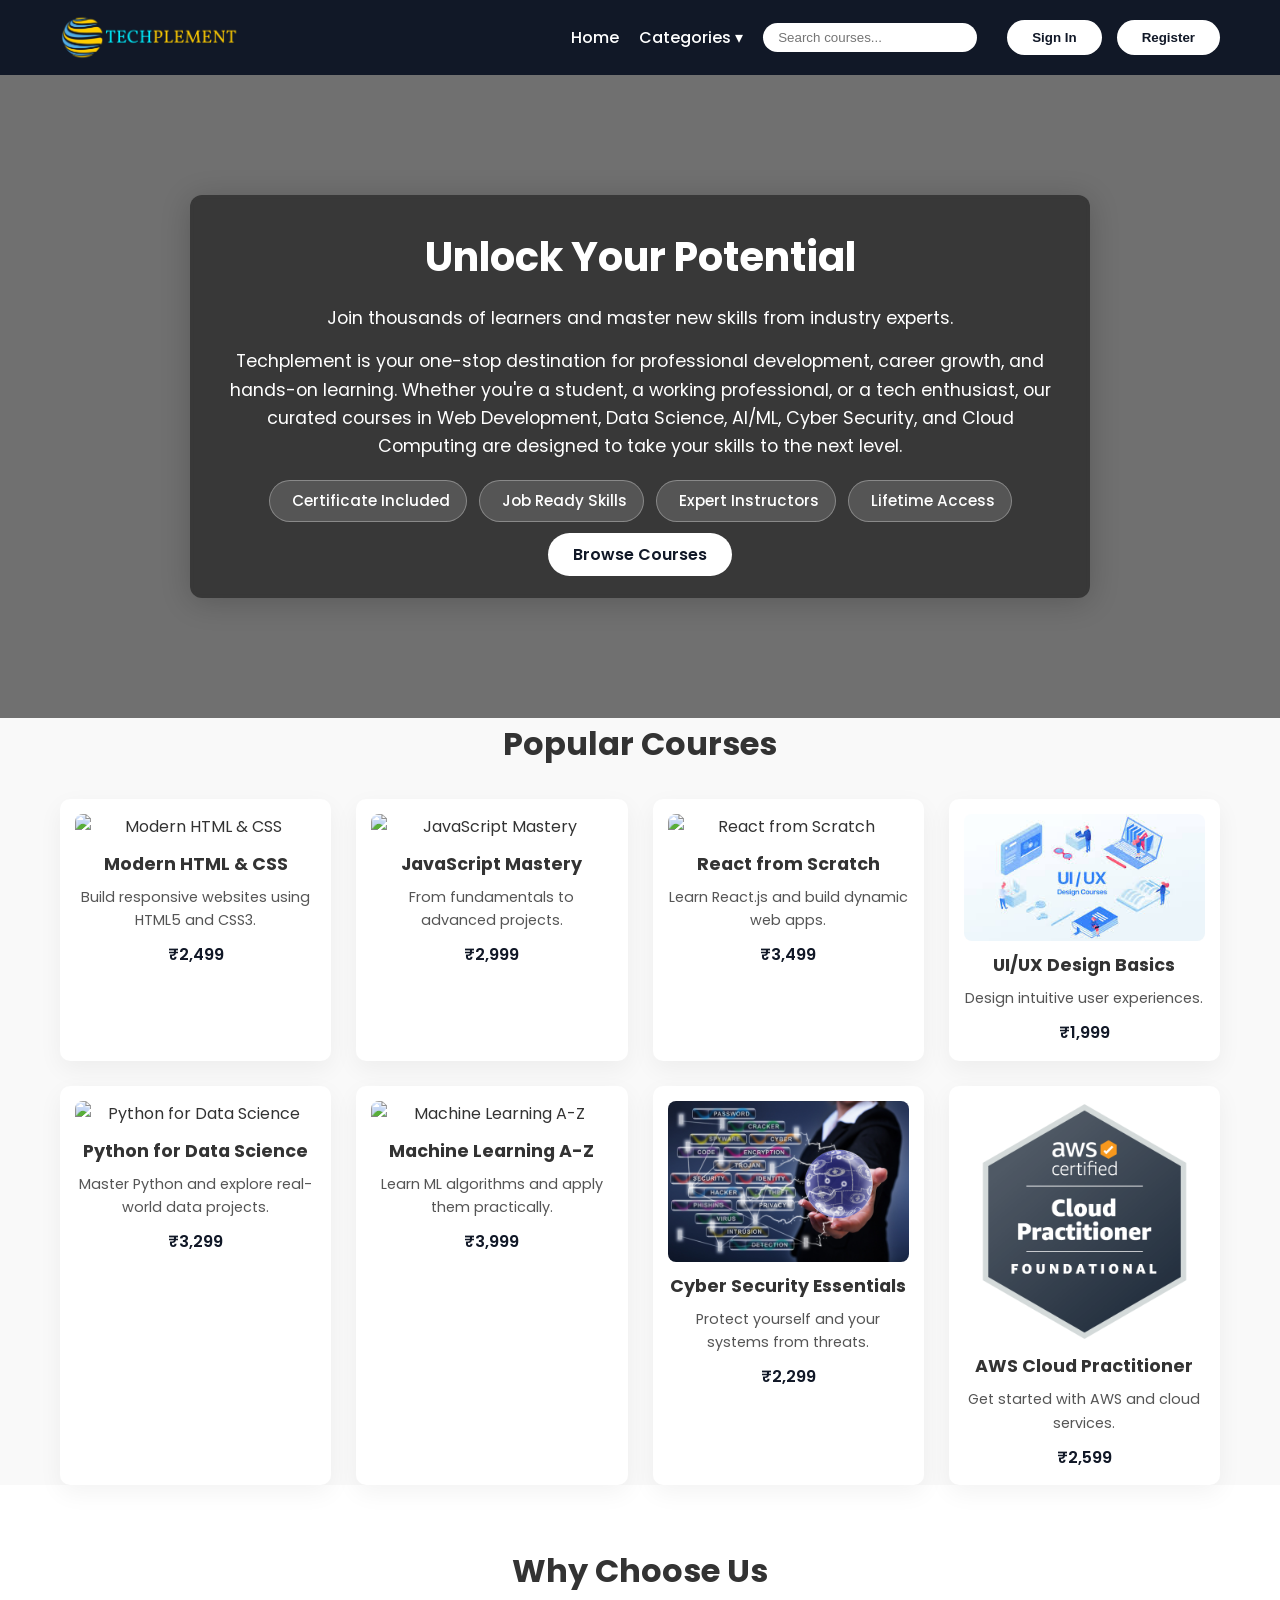
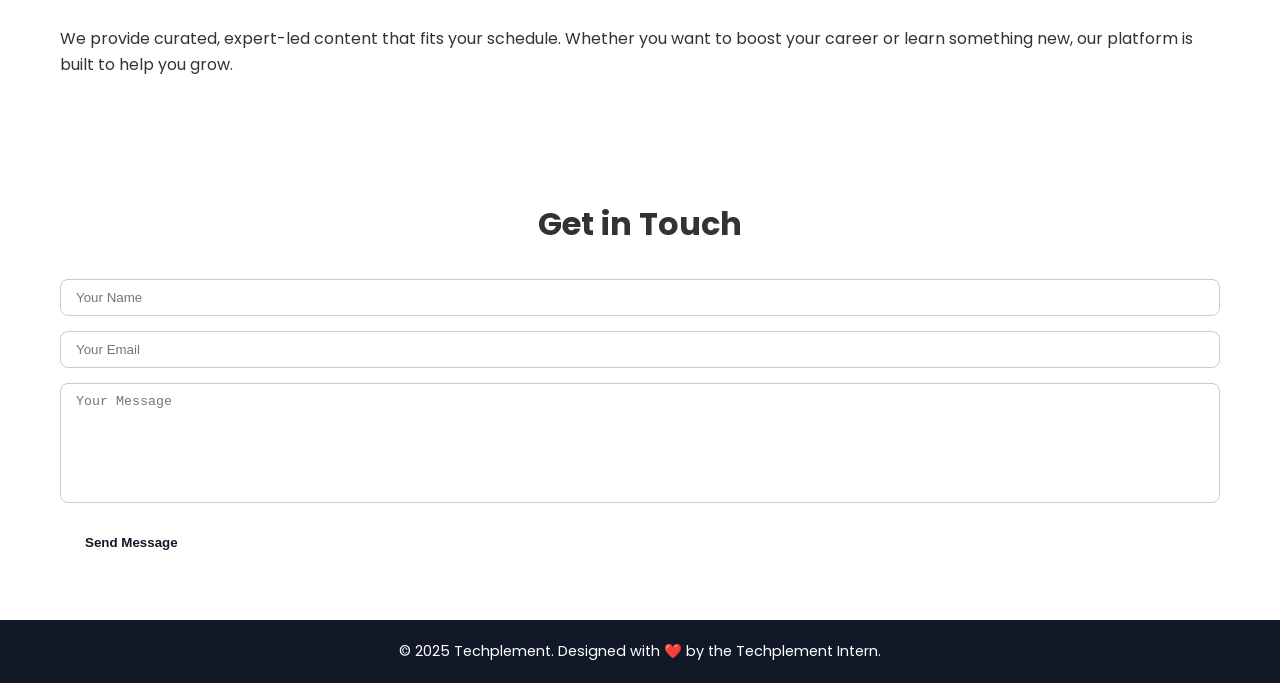
==== index.html @ 20a01ecb "Add files via upload" ====
<!DOCTYPE html>
<html lang="en">
<head>
  <meta charset="UTF-8" />
  <meta name="viewport" content="width=device-width, initial-scale=1.0" />
  <title>Techplement - Learn Anytime, Anywhere</title>
  <link href="https://unpkg.com/aos@2.3.1/dist/aos.css" rel="stylesheet" />
  <link rel="stylesheet" href="/styles.css" />
  <link href="https://fonts.googleapis.com/css2?family=Poppins:wght@400;600&display=swap" rel="stylesheet">
  <script src="https://kit.fontawesome.com/a076d05399.js" crossorigin="anonymous"></script>
</head>
<body>
  <header>
    <div class="container nav-container">
      <div class="logo">
        <a href="/index.html">
          <img src="/logo.png" alt="Techplement Logo" class="logo-img">
        </a>
      </div>
      <nav class="main-nav">
        <ul class="nav-links">
          <li><a href="/index.html">Home</a></li>
          <li class="dropdown-wrapper">
            <a href="#">Categories ▾</a>
            <ul class="dropdown-content">
              <li><a href="/web-dev.html">Web Development</a></li>
              <li><a href="/data-science.html">Data Science</a></li>
              <li><a href="/ai-ml.html">AI & ML</a></li>
              <li><a href="/uiux.html">UI/UX Design</a></li>
              <li><a href="/cyber-security.html">Cyber Security</a></li>
              <li><a href="/cloud-computing.html">Cloud Computing</a></li>
            </ul>
          </li>
        </ul>
        <div class="nav-right">
          <div class="search-wrapper">
            <input type="text" placeholder="Search courses..." class="search-input">
            <i class="fas fa-search search-icon"></i>
          </div>
          <i class="fas fa-shopping-cart cart-icon"></i>
          <button class="btn nav-btn" onclick="openModal('login')">Sign In</button>
          <button class="btn nav-btn" onclick="openModal('register')">Register</button>
        </div>
      </nav>
    </div>
  </header>

  <section class="hero">
    <div class="overlay"></div>
    <div class="hero-content">
      <div class="hero-box">
        <h1>Unlock Your Potential</h1>
        <p>Join thousands of learners and master new skills from industry experts.</p>
        <p>Techplement is your one-stop destination for professional development, career growth, and hands-on learning. Whether you're a student, a working professional, or a tech enthusiast, our curated courses in Web Development, Data Science, AI/ML, Cyber Security, and Cloud Computing are designed to take your skills to the next level.</p>
        <div class="feature-badges">
          <span><i class="fas fa-certificate"></i> Certificate Included</span>
          <span><i class="fas fa-briefcase"></i> Job Ready Skills</span>
          <span><i class="fas fa-chalkboard-teacher"></i> Expert Instructors</span>
          <span><i class="fas fa-infinity"></i> Lifetime Access</span>
        </div>
        <a href="#courses" class="btn">Browse Courses</a>
      </div>
    </div>
  </section>

  <section id="courses" class="courses-section">
    <div class="container">
      <h2 class="section-title">Popular Courses</h2>
      <div class="course-list" id="courseList"></div>
    </div>
  </section>

  <section id="about" class="about-section">
    <div class="container">
      <h2 class="section-title">Why Choose Us</h2>
      <p>We provide curated, expert-led content that fits your schedule. Whether you want to boost your career or learn something new, our platform is built to help you grow.</p>
    </div>
  </section>

  <section id="contact" class="contact-section">
    <div class="container">
      <h2 class="section-title">Get in Touch</h2>
      <form>
        <input type="text" placeholder="Your Name" required />
        <input type="email" placeholder="Your Email" required />
        <textarea placeholder="Your Message" required></textarea>
        <button type="submit" class="btn">Send Message</button>
      </form>
    </div>
  </section>

  <footer>
    <p>&copy; 2025 Techplement. Designed with ❤️ by the Techplement Intern.</p>
  </footer>

  <!-- Login/Register Modal -->
  <div class="modal-overlay" id="authModal">
    <div class="auth-modal">
      <span class="close-modal" onclick="closeModal()">&times;</span>
      <div class="auth-tabs">
        <button onclick="showForm('login')" id="loginTab" class="active">Login</button>
        <button onclick="showForm('register')" id="registerTab">Register</button>
      </div>
      <form id="loginForm" class="auth-form">
        <div class="message" id="loginMsg"></div>
        <input type="email" placeholder="Email" required />
        <input type="password" placeholder="Password" id="loginPassword" required />
        <label class="checkbox-label">
          <input type="checkbox" onclick="togglePassword('loginPassword')"> Show Password
        </label>
        <button type="submit" class="btn">Login</button>
      </form>
      <form id="registerForm" class="auth-form hidden">
        <div class="message" id="registerMsg"></div>
        <input type="text" placeholder="Full Name" required />
        <input type="email" placeholder="Email" required />
        <input type="password" placeholder="Password" id="registerPassword" required />
        <label class="checkbox-label">
          <input type="checkbox" onclick="togglePassword('registerPassword')"> Show Password
        </label>
        <button type="submit" class="btn">Register</button>
      </form>
    </div>
  </div>

  <script src="/script.js"></script>
  <script src="https://unpkg.com/aos@2.3.1/dist/aos.js"></script>
  <script>AOS.init();</script>
</body>
</html>
---- styles.css ----
/* Reset and global */
* {
  margin: 0;
  padding: 0;
  box-sizing: border-box;
}

body {
  font-family: 'Poppins', sans-serif;
  background-color: #f9f9f9;
  color: #333;
  line-height: 1.6;
  overflow-x: hidden;
}

img {
  max-width: 100%;
  display: block;
  border-radius: 8px;
}

.container {
  max-width: 1200px;
  margin: 0 auto;
  padding: 0 20px;
}

/* Header */
header {
  background-color: #111827;
  padding: 15px 0;
  color: white;
}

.nav-container {
  display: flex;
  justify-content: space-between;
  align-items: center;
  flex-wrap: wrap;
}

.logo-img {
  width: 180px;
  height: auto;
  object-fit: contain;
}

.main-nav {
  display: flex;
  align-items: center;
  gap: 20px;
  flex-wrap: wrap;
}

.nav-links {
  list-style: none;
  display: flex;
  gap: 20px;
}

.nav-links a {
  color: white;
  text-decoration: none;
  font-weight: 500;
  transition: color 0.3s ease;
}

.nav-links a:hover {
  color: #38bdf8;
}

.dropdown-wrapper {
  position: relative;
}

.dropdown-content {
  position: absolute;
  top: 100%;
  left: 0;
  background-color: #1f2937;
  border-radius: 6px;
  padding: 10px 0;
  min-width: 180px;
  display: none;
  flex-direction: column;
  z-index: 999;
}

.dropdown-content li {
  padding: 10px 20px;
}

.dropdown-content a {
  color: #fff;
  text-decoration: none;
}

.dropdown-wrapper:hover .dropdown-content {
  display: flex;
}

.nav-right {
  display: flex;
  align-items: center;
  gap: 15px;
}

.search-wrapper {
  position: relative;
}

.search-input {
  padding: 7px 30px 7px 15px;
  border-radius: 20px;
  border: none;
  outline: none;
}

.search-icon {
  position: absolute;
  right: 10px;
  top: 50%;
  transform: translateY(-50%);
  color: #666;
  font-size: 0.9rem;
  pointer-events: none;
}

.cart-icon {
  color: white;
  font-size: 1.3rem;
  cursor: pointer;
}

.nav-btn {
  background: #38bdf8;
  color: white;
  padding: 7px 18px;
  border-radius: 20px;
  font-weight: 500;
  border: none;
  cursor: pointer;
  transition: background 0.3s ease;
}

.nav-btn:hover {
  background: #0ea5e9;
}

/* Hero Section */
.hero {
  position: relative;
  background: url('https://images.unsplash.com/photo-1522202176988-66273c2fd55f') no-repeat center center/cover;
  padding: 120px 20px;
  color: white;
  text-align: center;
}

.overlay {
  position: absolute;
  top: 0; left: 0;
  width: 100%; height: 100%;
  background: rgba(0, 0, 0, 0.55);
  z-index: 0;
}

.hero-content {
  position: relative;
  z-index: 1;
}

.hero-box {
  background-color: rgba(0, 0, 0, 0.5);
  padding: 30px;
  border-radius: 12px;
  max-width: 900px;
  margin: auto;
  backdrop-filter: blur(3px);
  box-shadow: 0 4px 30px rgba(0, 0, 0, 0.2);
}

.hero-box h1 {
  font-size: 2.5rem;
  margin-bottom: 15px;
}

.hero-box p {
  margin-bottom: 15px;
  font-size: 1.1rem;
}

.feature-badges {
  display: flex;
  flex-wrap: wrap;
  justify-content: center;
  gap: 12px;
  margin: 20px 0;
}

.feature-badges span {
  background: rgba(255, 255, 255, 0.15);
  padding: 8px 16px;
  border-radius: 30px;
  display: flex;
  align-items: center;
  font-weight: 500;
  font-size: 0.95rem;
  border: 1px solid rgba(255, 255, 255, 0.3);
  gap: 6px;
}

.btn {
  background: white;
  color: #111827;
  padding: 10px 25px;
  border: none;
  border-radius: 30px;
  font-weight: 600;
  cursor: pointer;
  transition: background 0.3s ease;
  text-decoration: none;
}

.btn:hover {
  background-color: #e2e8f0;
}

/* Courses */
.section-title {
  text-align: center;
  font-size: 2rem;
  margin-bottom: 30px;
}

.course-list {
  display: grid;
  grid-template-columns: repeat(auto-fit, minmax(250px, 1fr));
  gap: 25px;
}

.course-card {
  background-color: #fff;
  padding: 15px;
  border-radius: 10px;
  box-shadow: 0 8px 24px rgba(0, 0, 0, 0.05);
  text-align: center;
  transition: transform 0.3s ease;
}

.course-card:hover {
  transform: translateY(-5px);
}

.course-card h3 {
  font-size: 1.1rem;
  margin-top: 10px;
  margin-bottom: 8px;
}

.course-card p {
  font-size: 0.9rem;
  color: #555;
}

.course-card strong {
  display: block;
  margin-top: 10px;
  color: #111827;
  font-weight: 600;
}

/* About & Contact */
.about-section,
.contact-section {
  padding: 60px 20px;
  background-color: #fff;
}

form input,
form textarea {
  width: 100%;
  padding: 10px 15px;
  margin-bottom: 15px;
  border: 1px solid #ccc;
  border-radius: 8px;
}

form textarea {
  height: 120px;
  resize: none;
}

footer {
  background: #111827;
  color: white;
  text-align: center;
  padding: 20px 0;
  font-size: 0.9rem;
}

/* Modal */
.modal-overlay {
  position: fixed;
  top: 0; left: 0;
  width: 100%; height: 100%;
  background: rgba(0, 0, 0, 0.6);
  display: none;
  justify-content: center;
  align-items: center;
  z-index: 2000;
}

.auth-modal {
  background: white;
  width: 90%;
  max-width: 400px;
  border-radius: 10px;
  padding: 30px 20px;
  position: relative;
  animation: slideDown 0.3s ease;
}

@keyframes slideDown {
  from {
    transform: translateY(-20px);
    opacity: 0;
  }
  to {
    transform: translateY(0);
    opacity: 1;
  }
}

.auth-tabs {
  display: flex;
  justify-content: center;
  gap: 10px;
  margin-bottom: 20px;
}

.auth-tabs button {
  padding: 10px 15px;
  font-weight: 600;
  border: none;
  border-radius: 5px;
  background: #e2e8f0;
  cursor: pointer;
}

.auth-tabs button.active {
  background: #38bdf8;
  color: white;
}

.auth-form {
  display: flex;
  flex-direction: column;
  gap: 15px;
}

.auth-form input {
  padding: 10px 15px;
  border-radius: 8px;
  border: 1px solid #ccc;
}

.message {
  padding: 10px;
  font-size: 0.9rem;
  border-radius: 6px;
  margin-bottom: 10px;
  display: none;
}

.message.error {
  background-color: #fee2e2;
  color: #b91c1c;
}

.message.success {
  background-color: #dcfce7;
  color: #166534;
}

.checkbox-label {
  display: flex;
  align-items: center;
  font-size: 0.9rem;
  gap: 8px;
}

/* Responsive Tweaks */
@media (max-width: 768px) {
  .nav-container,
  .main-nav,
  .nav-links,
  .nav-right {
    flex-direction: column;
    align-items: flex-start;
    gap: 10px;
  }

  .course-list {
    grid-template-columns: 1fr;
  }

  .hero-box h1 {
    font-size: 2rem;
  }
}
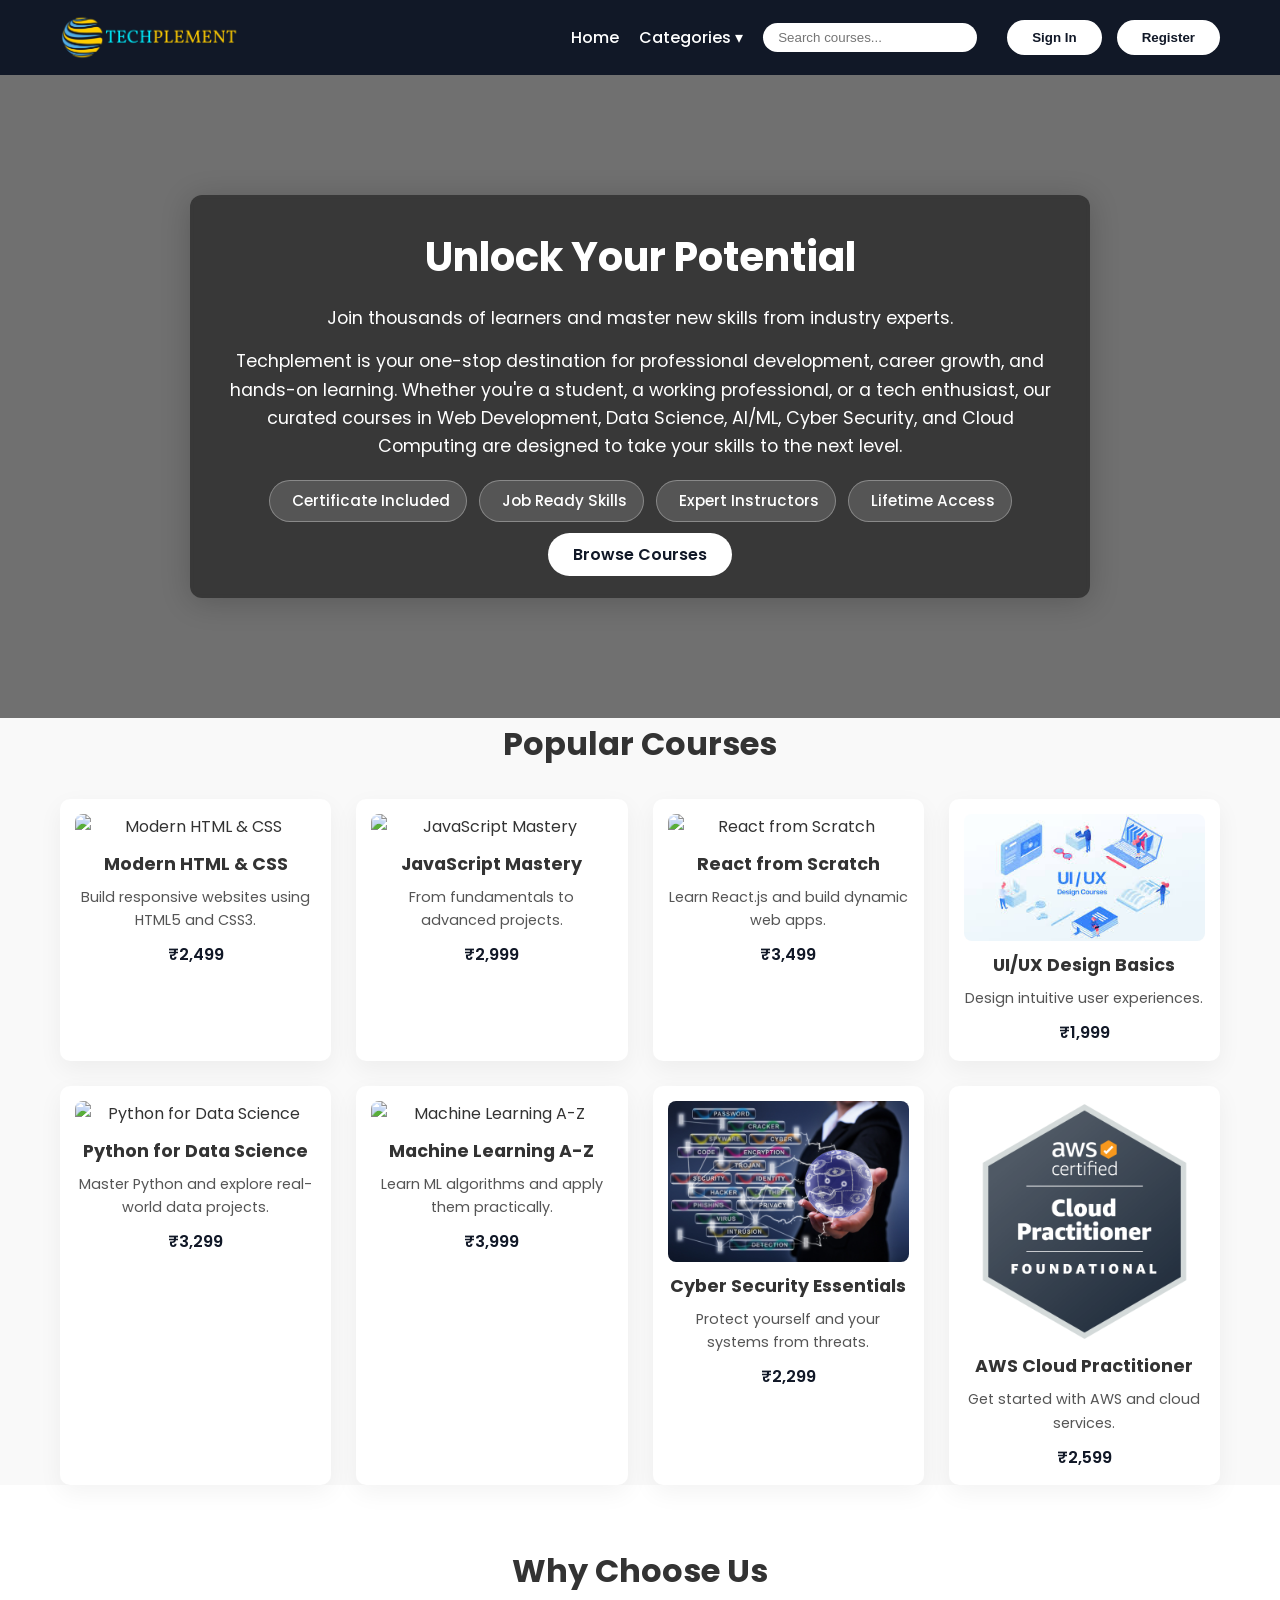
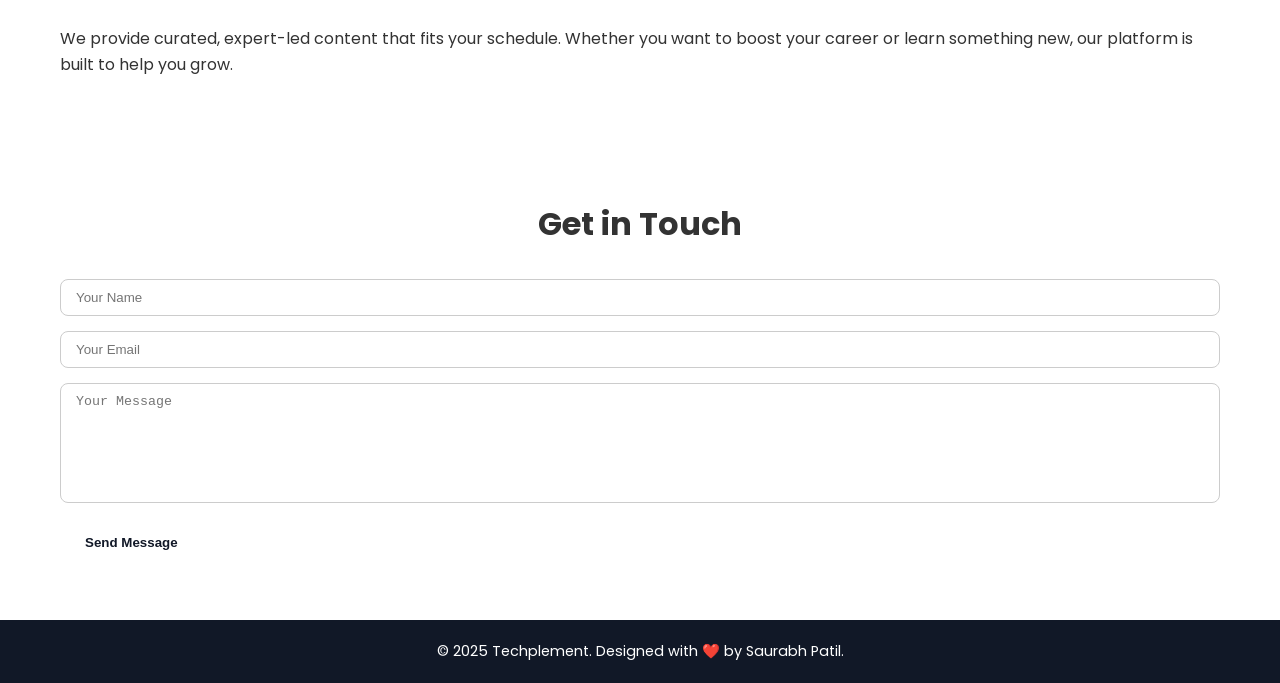
==== commit fe0eadb2: "Update index.html" ====
--- a/index.html
+++ b/index.html
@@ -5,7 +5,7 @@
   <meta name="viewport" content="width=device-width, initial-scale=1.0" />
   <title>Techplement - Learn Anytime, Anywhere</title>
   <link href="https://unpkg.com/aos@2.3.1/dist/aos.css" rel="stylesheet" />
-  <link rel="stylesheet" href="/styles.css" />
+  <link rel="stylesheet" href="styles.css" />
   <link href="https://fonts.googleapis.com/css2?family=Poppins:wght@400;600&display=swap" rel="stylesheet">
   <script src="https://kit.fontawesome.com/a076d05399.js" crossorigin="anonymous"></script>
 </head>
@@ -90,7 +90,7 @@
   </section>
 
   <footer>
-    <p>&copy; 2025 Techplement. Designed with ❤️ by the Techplement Intern.</p>
+    <p>&copy; 2025 Techplement. Designed with ❤️ by Saurabh Patil.</p>
   </footer>
 
   <!-- Login/Register Modal -->
@@ -123,7 +123,7 @@
     </div>
   </div>
 
-  <script src="/script.js"></script>
+  <script src="script.js"></script>
   <script src="https://unpkg.com/aos@2.3.1/dist/aos.js"></script>
   <script>AOS.init();</script>
 </body>
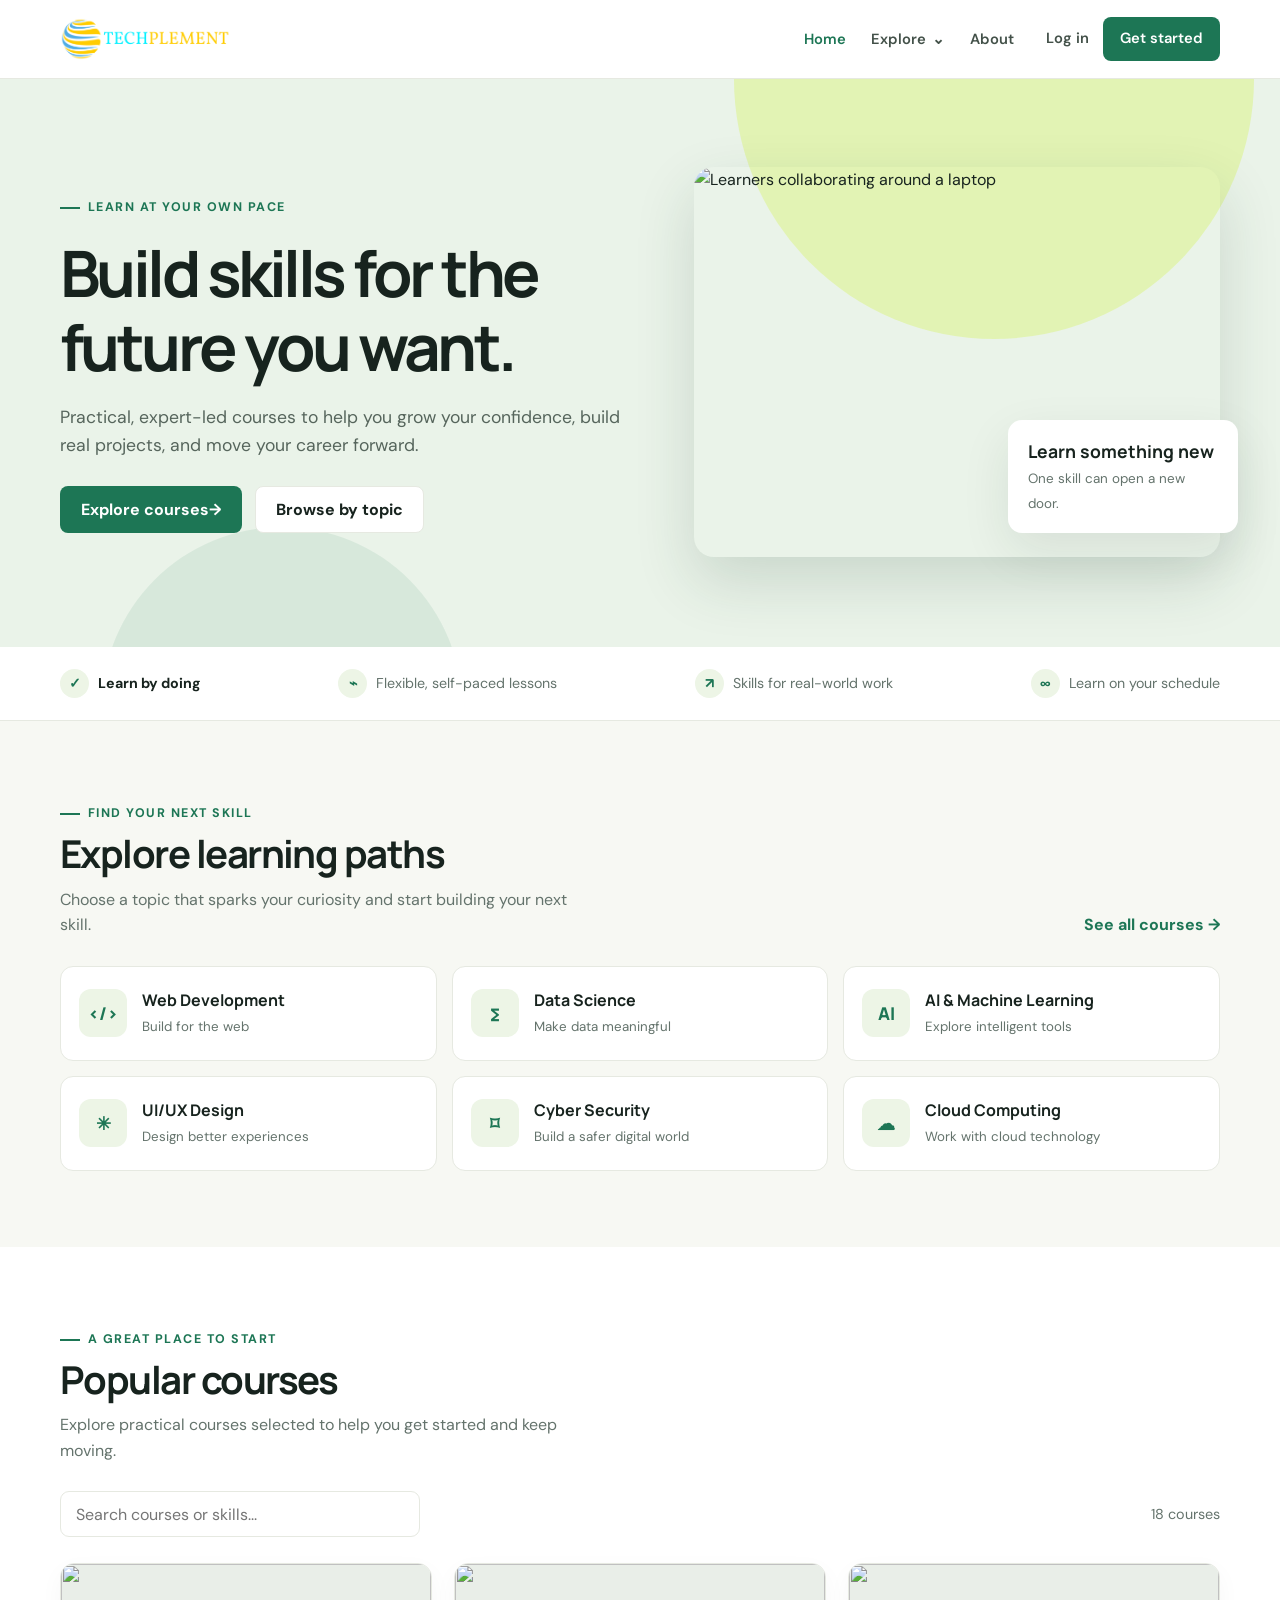
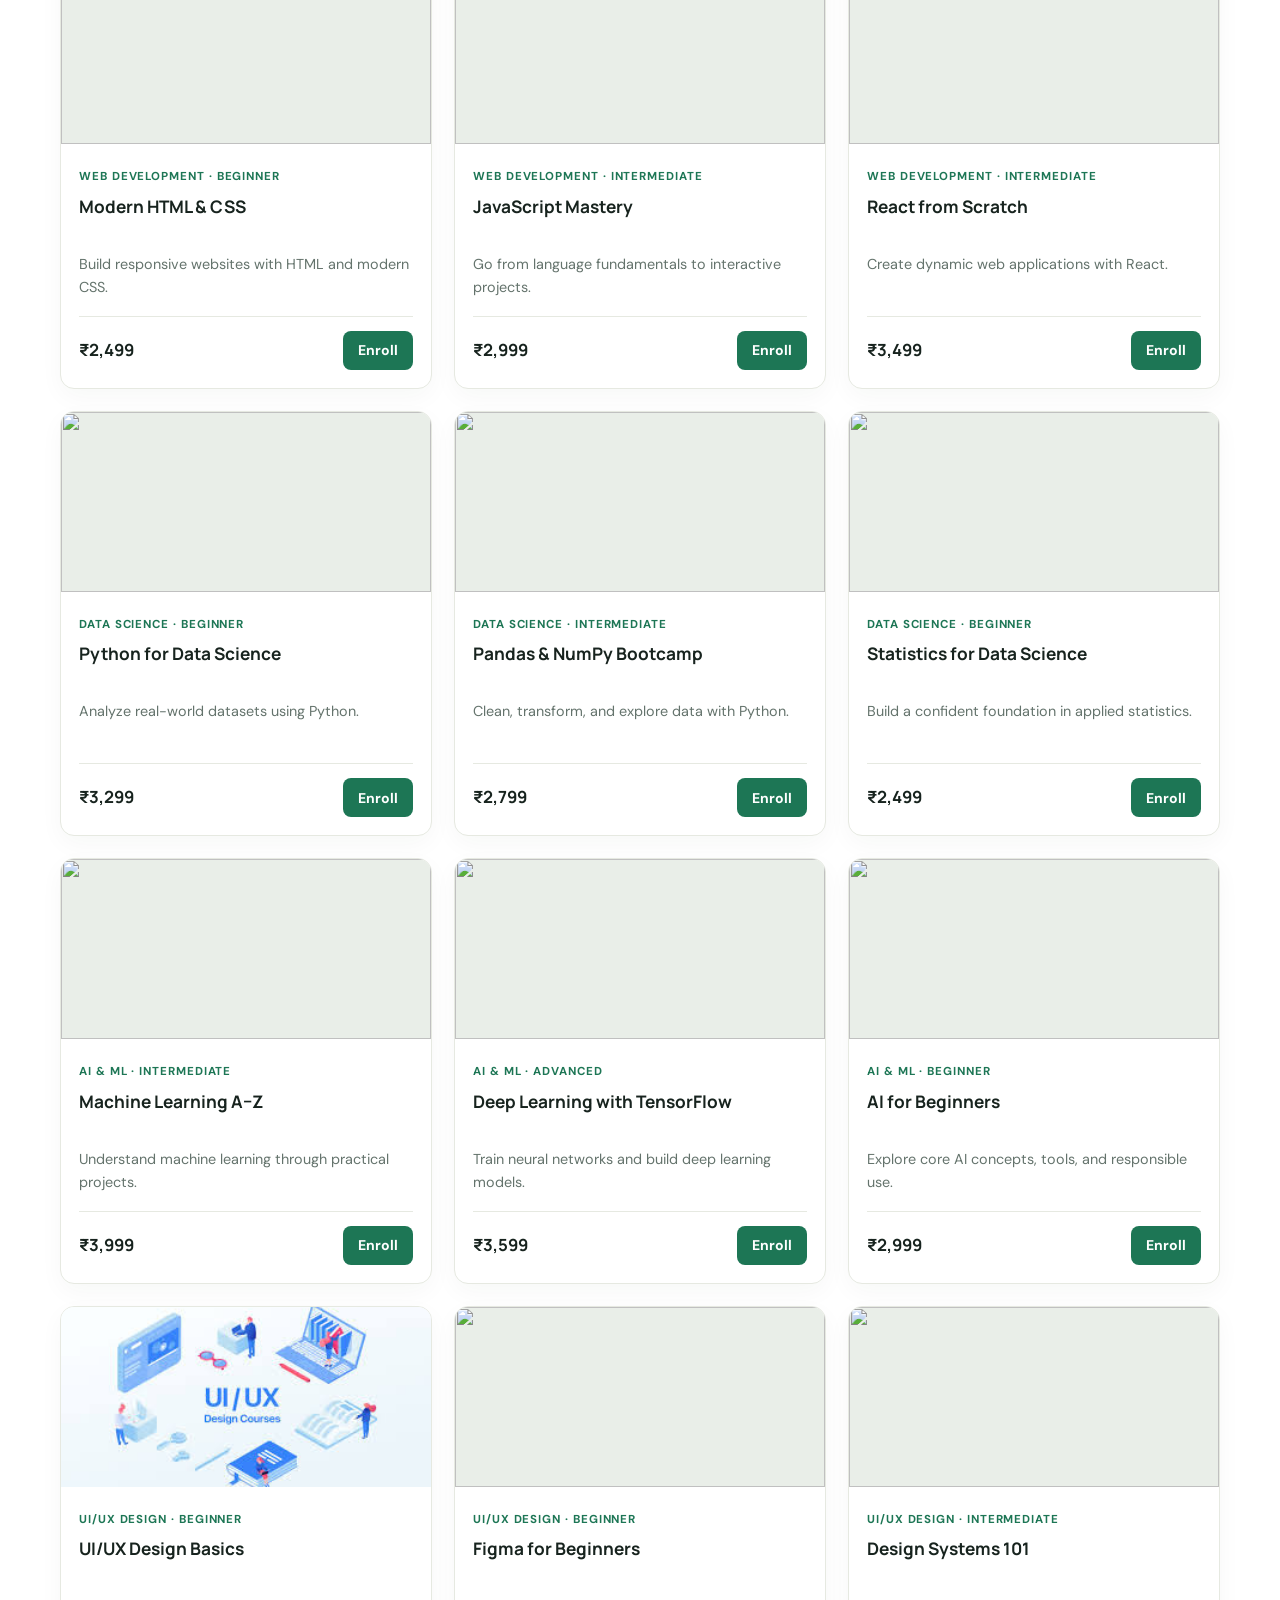
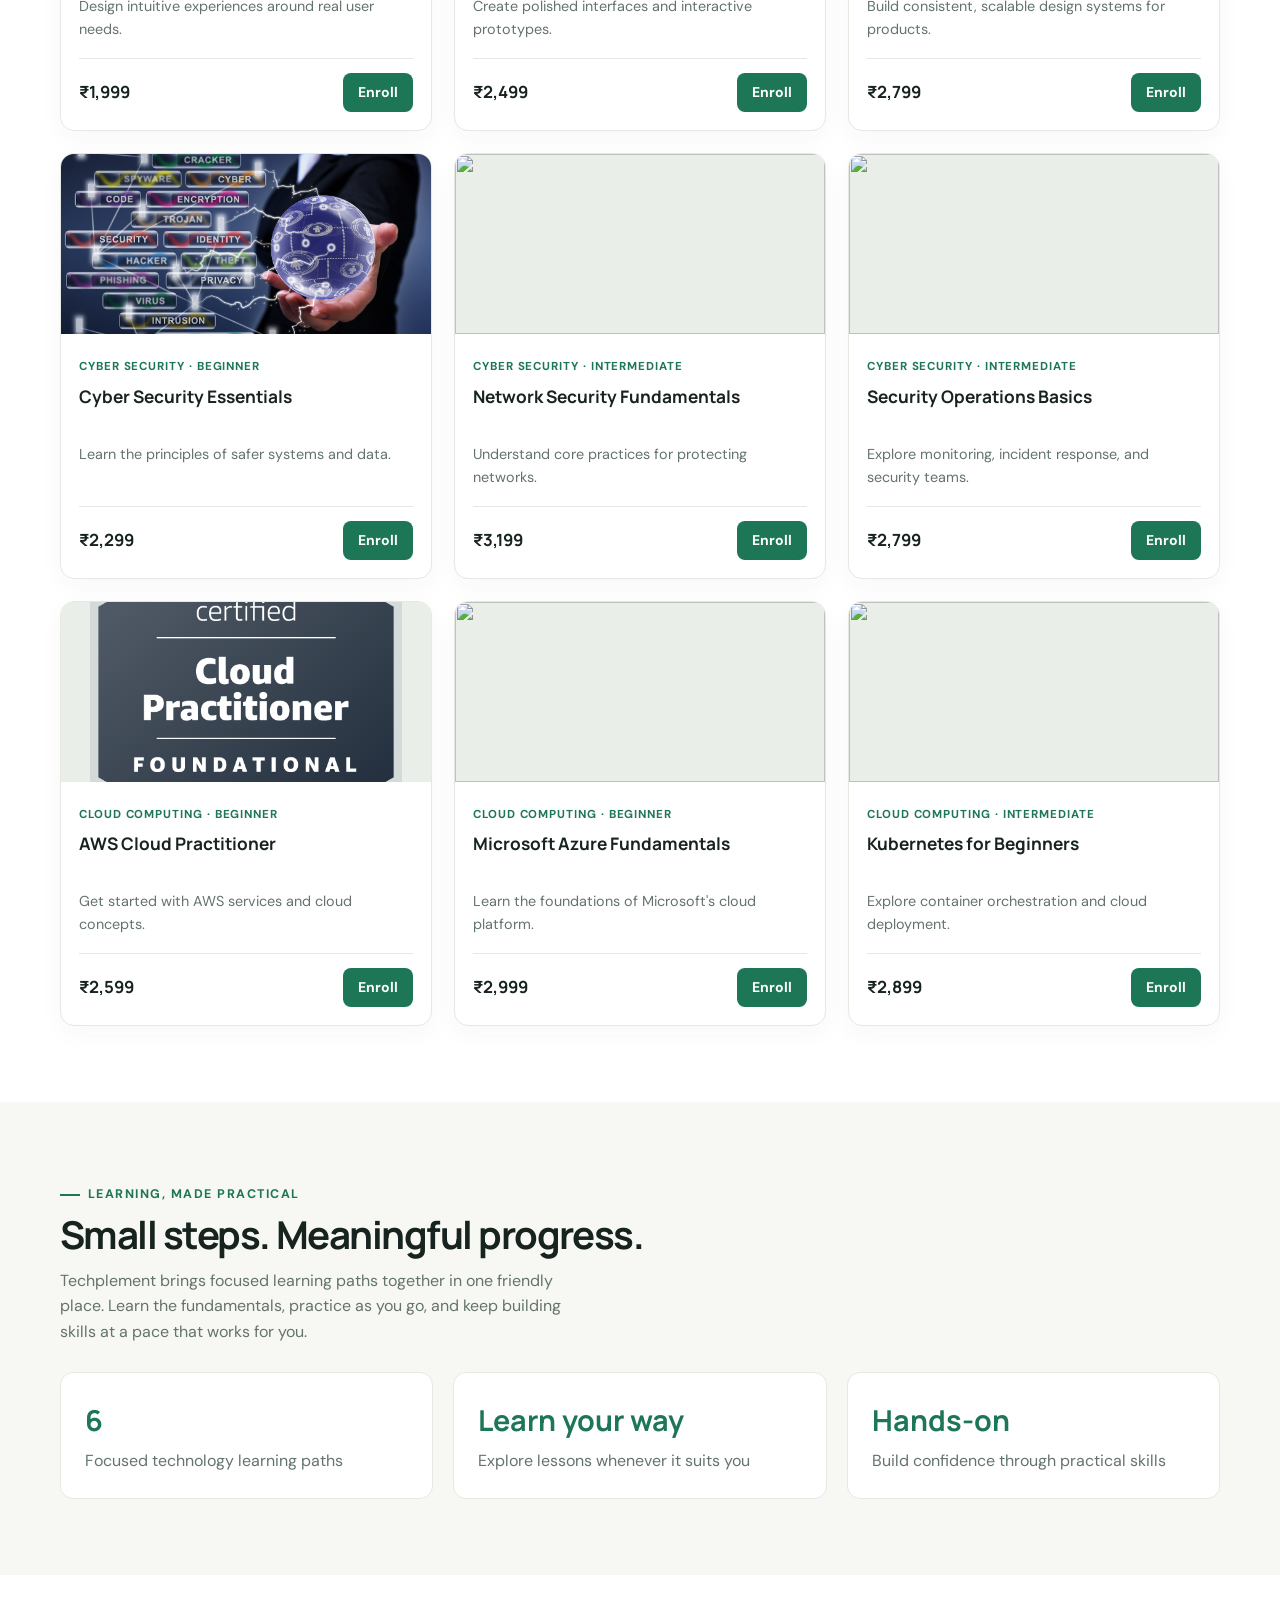
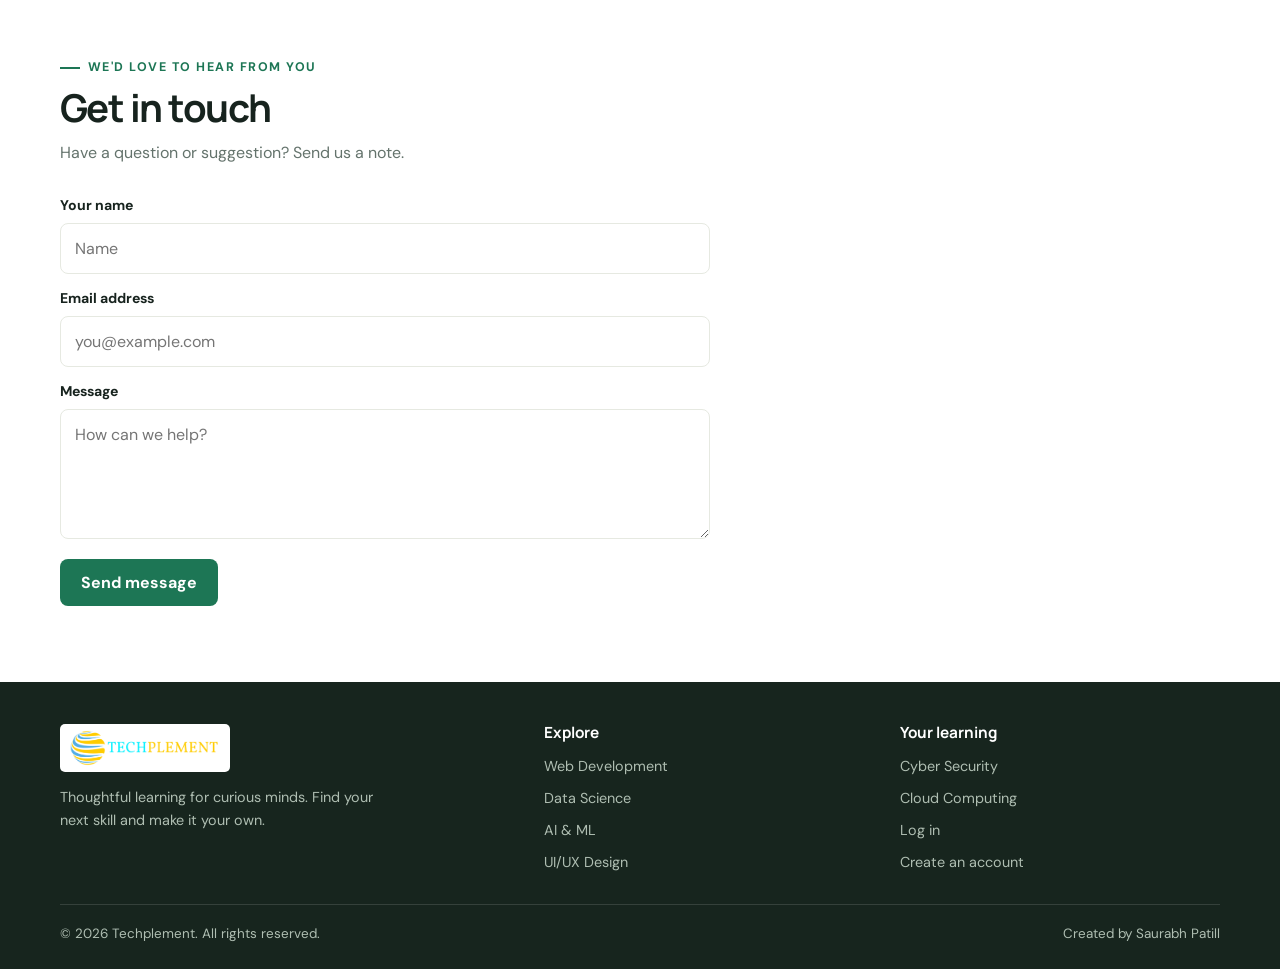
==== commit f0137778: "Add files via upload" ====
--- a/index.html
+++ b/index.html
@@ -1,130 +1,88 @@
 <!DOCTYPE html>
 <html lang="en">
 <head>
-  <meta charset="UTF-8" />
-  <meta name="viewport" content="width=device-width, initial-scale=1.0" />
-  <title>Techplement - Learn Anytime, Anywhere</title>
-  <link href="https://unpkg.com/aos@2.3.1/dist/aos.css" rel="stylesheet" />
-  <link rel="stylesheet" href="styles.css" />
-  <link href="https://fonts.googleapis.com/css2?family=Poppins:wght@400;600&display=swap" rel="stylesheet">
-  <script src="https://kit.fontawesome.com/a076d05399.js" crossorigin="anonymous"></script>
+  <meta charset="UTF-8">
+  <meta name="viewport" content="width=device-width, initial-scale=1">
+  <meta name="description" content="Learn practical tech skills with expert-led courses in web development, AI, data science, design, cybersecurity, and cloud computing.">
+  <meta name="theme-color" content="#ffffff">
+  <title>Techplement — Learn skills for what's next</title>
+  <link rel="icon" href="logo.png">
+  <link rel="stylesheet" href="styles.css">
+  <script src="script.js" defer></script>
 </head>
 <body>
-  <header>
+  <a class="skip-link" href="#main">Skip to content</a>
+  <header class="site-header">
     <div class="container nav-container">
-      <div class="logo">
-        <a href="/index.html">
-          <img src="/logo.png" alt="Techplement Logo" class="logo-img">
-        </a>
-      </div>
-      <nav class="main-nav">
+      <a class="brand" href="index.html" aria-label="Techplement home"><img src="logo.png" alt="Techplement"></a>
+      <button class="menu-toggle" type="button" aria-label="Open navigation menu" aria-expanded="false">☰</button>
+      <nav class="main-nav" aria-label="Main navigation">
         <ul class="nav-links">
-          <li><a href="/index.html">Home</a></li>
-          <li class="dropdown-wrapper">
-            <a href="#">Categories ▾</a>
+          <li><a href="index.html" aria-current="page">Home</a></li>
+          <li class="dropdown-wrapper"><a class="dropdown-trigger" href="#categories">Explore <span aria-hidden="true">⌄</span></a>
             <ul class="dropdown-content">
-              <li><a href="/web-dev.html">Web Development</a></li>
-              <li><a href="/data-science.html">Data Science</a></li>
-              <li><a href="/ai-ml.html">AI & ML</a></li>
-              <li><a href="/uiux.html">UI/UX Design</a></li>
-              <li><a href="/cyber-security.html">Cyber Security</a></li>
-              <li><a href="/cloud-computing.html">Cloud Computing</a></li>
+              <li><a href="web-dev.html">Web Development</a></li><li><a href="data-science.html">Data Science</a></li><li><a href="ai-ml.html">AI &amp; ML</a></li><li><a href="uiux.html">UI/UX Design</a></li><li><a href="cyber-security.html">Cyber Security</a></li><li><a href="cloud-computing.html">Cloud Computing</a></li>
             </ul>
           </li>
+          <li><a href="#about">About</a></li>
         </ul>
-        <div class="nav-right">
-          <div class="search-wrapper">
-            <input type="text" placeholder="Search courses..." class="search-input">
-            <i class="fas fa-search search-icon"></i>
-          </div>
-          <i class="fas fa-shopping-cart cart-icon"></i>
-          <button class="btn nav-btn" onclick="openModal('login')">Sign In</button>
-          <button class="btn nav-btn" onclick="openModal('register')">Register</button>
-        </div>
+        <div class="nav-actions"><a class="nav-action" data-account-link href="login.html">Log in</a><a class="nav-action signup" href="signup.html">Get started</a></div>
       </nav>
     </div>
   </header>
-
-  <section class="hero">
-    <div class="overlay"></div>
-    <div class="hero-content">
-      <div class="hero-box">
-        <h1>Unlock Your Potential</h1>
-        <p>Join thousands of learners and master new skills from industry experts.</p>
-        <p>Techplement is your one-stop destination for professional development, career growth, and hands-on learning. Whether you're a student, a working professional, or a tech enthusiast, our curated courses in Web Development, Data Science, AI/ML, Cyber Security, and Cloud Computing are designed to take your skills to the next level.</p>
-        <div class="feature-badges">
-          <span><i class="fas fa-certificate"></i> Certificate Included</span>
-          <span><i class="fas fa-briefcase"></i> Job Ready Skills</span>
-          <span><i class="fas fa-chalkboard-teacher"></i> Expert Instructors</span>
-          <span><i class="fas fa-infinity"></i> Lifetime Access</span>
+  <main id="main">
+    <section class="hero">
+      <div class="container hero-grid">
+        <div>
+          <span class="eyebrow">Learn at your own pace</span>
+          <h1>Build skills for the future you want.</h1>
+          <p class="hero-copy">Practical, expert-led courses to help you grow your confidence, build real projects, and move your career forward.</p>
+          <div class="button-row"><a class="btn" href="#courses">Explore courses <span aria-hidden="true">→</span></a><a class="btn btn-secondary" href="#categories">Browse by topic</a></div>
         </div>
-        <a href="#courses" class="btn">Browse Courses</a>
+        <div class="hero-visual">
+          <img src="https://images.unsplash.com/photo-1522202176988-66273c2fd55f?auto=format&amp;fit=crop&amp;w=1100&amp;q=85" alt="Learners collaborating around a laptop">
+          <div class="floating-card"><strong>Learn something new</strong><span>One skill can open a new door.</span></div>
+        </div>
       </div>
-    </div>
-  </section>
-
-  <section id="courses" class="courses-section">
-    <div class="container">
-      <h2 class="section-title">Popular Courses</h2>
-      <div class="course-list" id="courseList"></div>
-    </div>
-  </section>
-
-  <section id="about" class="about-section">
-    <div class="container">
-      <h2 class="section-title">Why Choose Us</h2>
-      <p>We provide curated, expert-led content that fits your schedule. Whether you want to boost your career or learn something new, our platform is built to help you grow.</p>
-    </div>
-  </section>
-
-  <section id="contact" class="contact-section">
-    <div class="container">
-      <h2 class="section-title">Get in Touch</h2>
-      <form>
-        <input type="text" placeholder="Your Name" required />
-        <input type="email" placeholder="Your Email" required />
-        <textarea placeholder="Your Message" required></textarea>
-        <button type="submit" class="btn">Send Message</button>
-      </form>
-    </div>
-  </section>
-
-  <footer>
-    <p>&copy; 2025 Techplement. Designed with ❤️ by Saurabh Patil.</p>
+    </section>
+    <section class="trust-strip" aria-label="Learning benefits">
+      <div class="container trust-row"><div class="trust-item"><span class="trust-icon">✓</span><strong>Learn by doing</strong></div><div class="trust-item"><span class="trust-icon">⌁</span>Flexible, self-paced lessons</div><div class="trust-item"><span class="trust-icon">↗</span>Skills for real-world work</div><div class="trust-item"><span class="trust-icon">∞</span>Learn on your schedule</div></div>
+    </section>
+    <section class="section" id="categories">
+      <div class="container">
+        <div class="section-heading"><div><span class="eyebrow">Find your next skill</span><h2>Explore learning paths</h2><p>Choose a topic that sparks your curiosity and start building your next skill.</p></div><a class="text-link" href="#courses">See all courses →</a></div>
+        <div class="category-grid">
+          <a class="category-card" href="web-dev.html"><span class="category-mark">&lt;/&gt;</span><span><strong>Web Development</strong><small>Build for the web</small></span></a>
+          <a class="category-card" href="data-science.html"><span class="category-mark">∑</span><span><strong>Data Science</strong><small>Make data meaningful</small></span></a>
+          <a class="category-card" href="ai-ml.html"><span class="category-mark">AI</span><span><strong>AI &amp; Machine Learning</strong><small>Explore intelligent tools</small></span></a>
+          <a class="category-card" href="uiux.html"><span class="category-mark">✳</span><span><strong>UI/UX Design</strong><small>Design better experiences</small></span></a>
+          <a class="category-card" href="cyber-security.html"><span class="category-mark">⌑</span><span><strong>Cyber Security</strong><small>Build a safer digital world</small></span></a>
+          <a class="category-card" href="cloud-computing.html"><span class="category-mark">☁</span><span><strong>Cloud Computing</strong><small>Work with cloud technology</small></span></a>
+        </div>
+      </div>
+    </section>
+    <section class="section section-white" id="courses">
+      <div class="container">
+        <div class="section-heading"><div><span class="eyebrow">A great place to start</span><h2>Popular courses</h2><p>Explore practical courses selected to help you get started and keep moving.</p></div></div>
+        <div class="course-toolbar"><input class="course-search" type="search" data-course-search placeholder="Search courses or skills..." aria-label="Search courses"><span class="course-count" data-course-count></span></div>
+        <div class="course-list" data-course-grid data-category="all"></div>
+      </div>
+    </section>
+    <section class="section" id="about">
+      <div class="container">
+        <div class="section-heading"><div><span class="eyebrow">Learning, made practical</span><h2>Small steps. Meaningful progress.</h2><p>Techplement brings focused learning paths together in one friendly place. Learn the fundamentals, practice as you go, and keep building skills at a pace that works for you.</p></div></div>
+        <div class="stats-grid"><div class="stat-card"><strong>6</strong><span>Focused technology learning paths</span></div><div class="stat-card"><strong>Learn your way</strong><span>Explore lessons whenever it suits you</span></div><div class="stat-card"><strong>Hands-on</strong><span>Build confidence through practical skills</span></div></div>
+      </div>
+    </section>
+    <section class="section section-white" id="contact">
+      <div class="container">
+        <div class="section-heading"><div><span class="eyebrow">We'd love to hear from you</span><h2>Get in touch</h2><p>Have a question or suggestion? Send us a note.</p></div></div>
+        <form class="contact-form" data-contact-form><label><span class="form-label">Your name</span><input name="name" autocomplete="name" required placeholder="Name"></label><label><span class="form-label">Email address</span><input name="email" type="email" autocomplete="email" required placeholder="you@example.com"></label><label><span class="form-label">Message</span><textarea name="message" required placeholder="How can we help?"></textarea></label><div class="button-row"><button class="btn" type="submit">Send message</button><p class="form-status" data-contact-status role="status"></p></div></form>
+      </div>
+    </section>
+  </main>
+  <footer class="site-footer">
+    <div class="container"><div class="footer-grid"><div class="footer-brand"><img src="logo.png" alt="Techplement"><p>Thoughtful learning for curious minds. Find your next skill and make it your own.</p></div><div><h2 class="footer-heading">Explore</h2><div class="footer-links"><a href="web-dev.html">Web Development</a><a href="data-science.html">Data Science</a><a href="ai-ml.html">AI &amp; ML</a><a href="uiux.html">UI/UX Design</a></div></div><div><h2 class="footer-heading">Your learning</h2><div class="footer-links"><a href="cyber-security.html">Cyber Security</a><a href="cloud-computing.html">Cloud Computing</a><a href="login.html">Log in</a><a href="signup.html">Create an account</a></div></div></div><div class="footer-bottom"><span>© <span data-year></span> Techplement. All rights reserved.</span><span>Created by Saurabh Patill</span></div></div>
   </footer>
-
-  <!-- Login/Register Modal -->
-  <div class="modal-overlay" id="authModal">
-    <div class="auth-modal">
-      <span class="close-modal" onclick="closeModal()">&times;</span>
-      <div class="auth-tabs">
-        <button onclick="showForm('login')" id="loginTab" class="active">Login</button>
-        <button onclick="showForm('register')" id="registerTab">Register</button>
-      </div>
-      <form id="loginForm" class="auth-form">
-        <div class="message" id="loginMsg"></div>
-        <input type="email" placeholder="Email" required />
-        <input type="password" placeholder="Password" id="loginPassword" required />
-        <label class="checkbox-label">
-          <input type="checkbox" onclick="togglePassword('loginPassword')"> Show Password
-        </label>
-        <button type="submit" class="btn">Login</button>
-      </form>
-      <form id="registerForm" class="auth-form hidden">
-        <div class="message" id="registerMsg"></div>
-        <input type="text" placeholder="Full Name" required />
-        <input type="email" placeholder="Email" required />
-        <input type="password" placeholder="Password" id="registerPassword" required />
-        <label class="checkbox-label">
-          <input type="checkbox" onclick="togglePassword('registerPassword')"> Show Password
-        </label>
-        <button type="submit" class="btn">Register</button>
-      </form>
-    </div>
-  </div>
-
-  <script src="script.js"></script>
-  <script src="https://unpkg.com/aos@2.3.1/dist/aos.js"></script>
-  <script>AOS.init();</script>
 </body>
 </html>
--- a/styles.css
+++ b/styles.css
@@ -1,410 +1,202 @@
-/* Reset and global */
-* {
+@import url('https://fonts.googleapis.com/css2?family=DM+Sans:wght@400;500;600;700&family=Manrope:wght@400;500;600;700;800&display=swap');
+
+:root {
+  color-scheme: light;
+  --ink: #17231e;
+  --muted: #64736c;
+  --green: #1d7655;
+  --green-dark: #15583f;
+  --lime: #d7f36a;
+  --paper: #f7f8f3;
+  --white: #fff;
+  --line: #e6e9e1;
+  --shadow: 0 18px 50px rgba(27, 47, 37, .09);
+}
+
+* { box-sizing: border-box; }
+html { scroll-behavior: smooth; }
+body {
   margin: 0;
-  padding: 0;
-  box-sizing: border-box;
-}
-
-body {
-  font-family: 'Poppins', sans-serif;
-  background-color: #f9f9f9;
-  color: #333;
+  background: var(--paper);
+  color: var(--ink);
+  font-family: 'DM Sans', sans-serif;
   line-height: 1.6;
-  overflow-x: hidden;
-}
-
-img {
-  max-width: 100%;
-  display: block;
-  border-radius: 8px;
-}
-
-.container {
-  max-width: 1200px;
-  margin: 0 auto;
-  padding: 0 20px;
-}
-
-/* Header */
-header {
-  background-color: #111827;
-  padding: 15px 0;
-  color: white;
-}
-
-.nav-container {
-  display: flex;
-  justify-content: space-between;
-  align-items: center;
-  flex-wrap: wrap;
-}
-
-.logo-img {
-  width: 180px;
-  height: auto;
-  object-fit: contain;
-}
-
-.main-nav {
-  display: flex;
-  align-items: center;
-  gap: 20px;
-  flex-wrap: wrap;
-}
-
-.nav-links {
-  list-style: none;
-  display: flex;
-  gap: 20px;
-}
-
-.nav-links a {
-  color: white;
-  text-decoration: none;
-  font-weight: 500;
-  transition: color 0.3s ease;
-}
-
-.nav-links a:hover {
-  color: #38bdf8;
-}
-
-.dropdown-wrapper {
-  position: relative;
-}
-
-.dropdown-content {
-  position: absolute;
-  top: 100%;
-  left: 0;
-  background-color: #1f2937;
-  border-radius: 6px;
-  padding: 10px 0;
-  min-width: 180px;
-  display: none;
-  flex-direction: column;
-  z-index: 999;
-}
-
-.dropdown-content li {
-  padding: 10px 20px;
-}
-
-.dropdown-content a {
-  color: #fff;
-  text-decoration: none;
-}
-
-.dropdown-wrapper:hover .dropdown-content {
-  display: flex;
-}
-
-.nav-right {
-  display: flex;
-  align-items: center;
-  gap: 15px;
-}
-
-.search-wrapper {
-  position: relative;
-}
-
-.search-input {
-  padding: 7px 30px 7px 15px;
-  border-radius: 20px;
-  border: none;
-  outline: none;
-}
-
-.search-icon {
-  position: absolute;
-  right: 10px;
-  top: 50%;
-  transform: translateY(-50%);
-  color: #666;
-  font-size: 0.9rem;
-  pointer-events: none;
-}
-
-.cart-icon {
-  color: white;
-  font-size: 1.3rem;
-  cursor: pointer;
-}
-
-.nav-btn {
-  background: #38bdf8;
-  color: white;
-  padding: 7px 18px;
-  border-radius: 20px;
-  font-weight: 500;
-  border: none;
-  cursor: pointer;
-  transition: background 0.3s ease;
-}
-
-.nav-btn:hover {
-  background: #0ea5e9;
-}
-
-/* Hero Section */
-.hero {
-  position: relative;
-  background: url('https://images.unsplash.com/photo-1522202176988-66273c2fd55f') no-repeat center center/cover;
-  padding: 120px 20px;
-  color: white;
-  text-align: center;
-}
-
-.overlay {
-  position: absolute;
-  top: 0; left: 0;
-  width: 100%; height: 100%;
-  background: rgba(0, 0, 0, 0.55);
-  z-index: 0;
-}
-
-.hero-content {
-  position: relative;
-  z-index: 1;
-}
-
-.hero-box {
-  background-color: rgba(0, 0, 0, 0.5);
-  padding: 30px;
-  border-radius: 12px;
-  max-width: 900px;
-  margin: auto;
-  backdrop-filter: blur(3px);
-  box-shadow: 0 4px 30px rgba(0, 0, 0, 0.2);
-}
-
-.hero-box h1 {
-  font-size: 2.5rem;
-  margin-bottom: 15px;
-}
-
-.hero-box p {
-  margin-bottom: 15px;
-  font-size: 1.1rem;
-}
-
-.feature-badges {
-  display: flex;
-  flex-wrap: wrap;
-  justify-content: center;
-  gap: 12px;
-  margin: 20px 0;
-}
-
-.feature-badges span {
-  background: rgba(255, 255, 255, 0.15);
-  padding: 8px 16px;
-  border-radius: 30px;
-  display: flex;
-  align-items: center;
-  font-weight: 500;
-  font-size: 0.95rem;
-  border: 1px solid rgba(255, 255, 255, 0.3);
-  gap: 6px;
-}
-
-.btn {
-  background: white;
-  color: #111827;
-  padding: 10px 25px;
-  border: none;
-  border-radius: 30px;
-  font-weight: 600;
-  cursor: pointer;
-  transition: background 0.3s ease;
-  text-decoration: none;
-}
-
-.btn:hover {
-  background-color: #e2e8f0;
-}
-
-/* Courses */
-.section-title {
-  text-align: center;
-  font-size: 2rem;
-  margin-bottom: 30px;
-}
-
-.course-list {
-  display: grid;
-  grid-template-columns: repeat(auto-fit, minmax(250px, 1fr));
-  gap: 25px;
-}
-
-.course-card {
-  background-color: #fff;
-  padding: 15px;
-  border-radius: 10px;
-  box-shadow: 0 8px 24px rgba(0, 0, 0, 0.05);
-  text-align: center;
-  transition: transform 0.3s ease;
-}
-
-.course-card:hover {
-  transform: translateY(-5px);
-}
-
-.course-card h3 {
-  font-size: 1.1rem;
-  margin-top: 10px;
-  margin-bottom: 8px;
-}
-
-.course-card p {
-  font-size: 0.9rem;
-  color: #555;
-}
-
-.course-card strong {
-  display: block;
-  margin-top: 10px;
-  color: #111827;
-  font-weight: 600;
-}
-
-/* About & Contact */
-.about-section,
-.contact-section {
-  padding: 60px 20px;
-  background-color: #fff;
-}
-
-form input,
-form textarea {
-  width: 100%;
-  padding: 10px 15px;
-  margin-bottom: 15px;
-  border: 1px solid #ccc;
-  border-radius: 8px;
-}
-
-form textarea {
-  height: 120px;
-  resize: none;
-}
-
-footer {
-  background: #111827;
-  color: white;
-  text-align: center;
-  padding: 20px 0;
-  font-size: 0.9rem;
-}
-
-/* Modal */
-.modal-overlay {
-  position: fixed;
-  top: 0; left: 0;
-  width: 100%; height: 100%;
-  background: rgba(0, 0, 0, 0.6);
-  display: none;
-  justify-content: center;
-  align-items: center;
-  z-index: 2000;
-}
-
-.auth-modal {
-  background: white;
-  width: 90%;
-  max-width: 400px;
-  border-radius: 10px;
-  padding: 30px 20px;
-  position: relative;
-  animation: slideDown 0.3s ease;
-}
-
-@keyframes slideDown {
-  from {
-    transform: translateY(-20px);
-    opacity: 0;
-  }
-  to {
-    transform: translateY(0);
-    opacity: 1;
-  }
-}
-
-.auth-tabs {
-  display: flex;
-  justify-content: center;
-  gap: 10px;
-  margin-bottom: 20px;
-}
-
-.auth-tabs button {
-  padding: 10px 15px;
-  font-weight: 600;
-  border: none;
-  border-radius: 5px;
-  background: #e2e8f0;
-  cursor: pointer;
-}
-
-.auth-tabs button.active {
-  background: #38bdf8;
-  color: white;
-}
-
-.auth-form {
-  display: flex;
-  flex-direction: column;
-  gap: 15px;
-}
-
-.auth-form input {
-  padding: 10px 15px;
-  border-radius: 8px;
-  border: 1px solid #ccc;
-}
-
-.message {
-  padding: 10px;
-  font-size: 0.9rem;
-  border-radius: 6px;
-  margin-bottom: 10px;
-  display: none;
-}
-
-.message.error {
-  background-color: #fee2e2;
-  color: #b91c1c;
-}
-
-.message.success {
-  background-color: #dcfce7;
-  color: #166534;
-}
-
-.checkbox-label {
-  display: flex;
-  align-items: center;
-  font-size: 0.9rem;
-  gap: 8px;
-}
-
-/* Responsive Tweaks */
-@media (max-width: 768px) {
-  .nav-container,
-  .main-nav,
-  .nav-links,
-  .nav-right {
-    flex-direction: column;
-    align-items: flex-start;
-    gap: 10px;
-  }
-
-  .course-list {
-    grid-template-columns: 1fr;
-  }
-
-  .hero-box h1 {
-    font-size: 2rem;
-  }
-}+}
+img { display: block; max-width: 100%; }
+a { color: inherit; text-decoration: none; }
+button, input, textarea { font: inherit; }
+button, a { -webkit-tap-highlight-color: transparent; }
+.container { width: min(1160px, calc(100% - 48px)); margin-inline: auto; }
+.skip-link { position: absolute; top: -50px; left: 16px; z-index: 20; background: white; padding: 10px 14px; }
+.skip-link:focus { top: 10px; }
+
+.site-header { position: sticky; top: 0; z-index: 10; background: rgba(255,255,255,.96); border-bottom: 1px solid var(--line); backdrop-filter: blur(14px); }
+.nav-container { min-height: 78px; display: flex; align-items: center; justify-content: space-between; gap: 26px; }
+.brand { display: inline-flex; align-items: center; flex: 0 0 auto; }
+.brand img { width: 172px; height: 48px; object-fit: contain; }
+.main-nav { display: flex; align-items: center; gap: 30px; }
+.nav-links { display: flex; align-items: center; gap: 25px; padding: 0; margin: 0; list-style: none; }
+.nav-links a, .nav-action { color: #435149; font-size: .92rem; font-weight: 600; transition: color .2s ease; }
+.nav-links a:hover, .nav-links a[aria-current="page"], .nav-action:hover { color: var(--green); }
+.dropdown-wrapper { position: relative; }
+.dropdown-trigger { display: inline-flex; align-items: center; gap: 6px; }
+.dropdown-content { position: absolute; top: calc(100% + 15px); left: -18px; display: none; min-width: 220px; padding: 9px; margin: 0; list-style: none; border: 1px solid var(--line); border-radius: 14px; background: white; box-shadow: var(--shadow); }
+.dropdown-wrapper:hover .dropdown-content, .dropdown-wrapper:focus-within .dropdown-content { display: grid; }
+.dropdown-content a { display: block; padding: 9px 11px; border-radius: 8px; white-space: nowrap; }
+.dropdown-content a:hover { background: var(--paper); }
+.nav-actions { display: flex; align-items: center; gap: 12px; }
+.nav-action { padding: 9px 2px; }
+.nav-action.signup { padding: 10px 17px; color: white; border-radius: 8px; background: var(--green); }
+.nav-action.signup:hover { color: white; background: var(--green-dark); }
+.menu-toggle { display: none; width: 42px; height: 42px; border: 1px solid var(--line); border-radius: 9px; background: white; color: var(--ink); font-size: 1.2rem; cursor: pointer; }
+
+.hero { position: relative; overflow: hidden; padding: 88px 0 90px; background: #eaf3e9; }
+.hero::before, .hero::after { position: absolute; content: ""; border-radius: 50%; pointer-events: none; }
+.hero::before { width: 520px; height: 520px; top: -260px; right: 2%; background: rgba(215,243,106,.42); }
+.hero::after { width: 360px; height: 360px; bottom: -240px; left: 8%; background: rgba(29,118,85,.09); }
+.hero-grid { position: relative; z-index: 1; display: grid; grid-template-columns: 1.05fr .95fr; align-items: center; gap: 52px; }
+.eyebrow { display: inline-flex; align-items: center; gap: 8px; color: var(--green); font-size: .78rem; font-weight: 700; letter-spacing: .12em; text-transform: uppercase; }
+.eyebrow::before { width: 20px; height: 2px; content: ""; background: currentColor; }
+h1, h2, h3, p { margin-top: 0; }
+h1, h2, h3 { font-family: Manrope, sans-serif; line-height: 1.16; }
+.hero h1 { max-width: 650px; margin: 18px 0; font-size: clamp(2.7rem, 5vw, 4.7rem); letter-spacing: -.055em; }
+.hero-copy { max-width: 560px; margin-bottom: 27px; color: #56655c; font-size: 1.1rem; }
+.hero-visual { position: relative; min-height: 360px; }
+.hero-visual img { width: 100%; height: 390px; object-fit: cover; border-radius: 20px; box-shadow: 0 24px 60px rgba(31,71,49,.16); }
+.floating-card { position: absolute; right: -18px; bottom: 24px; max-width: 230px; padding: 16px 19px; border: 1px solid rgba(255,255,255,.8); border-radius: 14px; background: white; box-shadow: var(--shadow); }
+.floating-card strong { display: block; font-family: Manrope, sans-serif; font-size: 1.1rem; }
+.floating-card span { color: var(--muted); font-size: .84rem; }
+.button-row { display: flex; flex-wrap: wrap; align-items: center; gap: 13px; }
+.btn { display: inline-flex; align-items: center; justify-content: center; min-height: 47px; padding: 0 20px; border: 1px solid transparent; border-radius: 8px; background: var(--green); color: white; font-weight: 700; cursor: pointer; transition: transform .2s ease, background .2s ease, border-color .2s ease; }
+.btn:hover { transform: translateY(-2px); background: var(--green-dark); }
+.btn-secondary { border-color: var(--line); background: white; color: var(--ink); }
+.btn-secondary:hover { border-color: #bfcdc2; background: white; }
+.btn-small { min-height: 39px; padding-inline: 14px; font-size: .88rem; }
+.text-link { color: var(--green); font-weight: 700; }
+
+.trust-strip { padding: 22px 0; border-bottom: 1px solid var(--line); background: white; }
+.trust-row { display: flex; align-items: center; justify-content: space-between; gap: 20px; color: var(--muted); font-size: .89rem; }
+.trust-row strong { color: var(--ink); }
+.trust-item { display: flex; align-items: center; gap: 9px; }
+.trust-icon { display: inline-grid; width: 29px; height: 29px; place-items: center; border-radius: 50%; background: #edf5e6; color: var(--green); font-weight: 800; }
+
+.section { padding: 76px 0; }
+.section-white { background: white; }
+.section-heading { display: flex; align-items: end; justify-content: space-between; gap: 20px; margin-bottom: 28px; }
+.section-heading h2 { margin: 8px 0 0; font-size: clamp(1.8rem, 3vw, 2.5rem); letter-spacing: -.04em; }
+.section-heading p { max-width: 520px; margin: 10px 0 0; color: var(--muted); }
+.category-grid { display: grid; grid-template-columns: repeat(3, 1fr); gap: 15px; }
+.category-card { display: flex; align-items: center; gap: 15px; min-height: 95px; padding: 18px; border: 1px solid var(--line); border-radius: 13px; background: white; transition: transform .2s ease, border-color .2s ease, box-shadow .2s ease; }
+.category-card:hover { transform: translateY(-3px); border-color: #bfd2c4; box-shadow: 0 12px 28px rgba(27,47,37,.07); }
+.category-mark { display: grid; flex: 0 0 48px; width: 48px; height: 48px; place-items: center; border-radius: 12px; background: #edf5e6; color: var(--green); font-family: Manrope, sans-serif; font-size: 1.1rem; font-weight: 800; }
+.category-card strong { display: block; font-family: Manrope, sans-serif; }
+.category-card small { color: var(--muted); }
+
+.course-toolbar { display: flex; align-items: center; justify-content: space-between; gap: 20px; margin: 20px 0 26px; }
+.course-search { width: min(100%, 360px); min-height: 46px; padding: 0 15px; border: 1px solid var(--line); border-radius: 9px; outline: none; background: white; }
+.course-search:focus, .form-field:focus, .contact-form input:focus, .contact-form textarea:focus { border-color: var(--green); box-shadow: 0 0 0 3px rgba(29,118,85,.12); }
+.course-count { color: var(--muted); font-size: .9rem; }
+.course-list { display: grid; grid-template-columns: repeat(3, minmax(0, 1fr)); gap: 22px; }
+.course-card { overflow: hidden; border: 1px solid var(--line); border-radius: 14px; background: white; box-shadow: 0 8px 25px rgba(27,47,37,.035); transition: transform .2s ease, box-shadow .2s ease; }
+.course-card:hover { transform: translateY(-4px); box-shadow: var(--shadow); }
+.course-card[hidden] { display: none; }
+.course-image { width: 100%; height: 180px; object-fit: cover; background: #e9eee8; }
+.course-body { padding: 18px; }
+.course-tag { display: inline-block; margin-bottom: 10px; color: var(--green); font-size: .72rem; font-weight: 700; letter-spacing: .08em; text-transform: uppercase; }
+.course-card h3 { min-height: 48px; margin-bottom: 8px; font-size: 1.08rem; }
+.course-card p { min-height: 48px; margin-bottom: 15px; color: var(--muted); font-size: .9rem; }
+.course-meta { display: flex; align-items: center; justify-content: space-between; gap: 12px; padding-top: 14px; border-top: 1px solid var(--line); }
+.course-meta strong { font-family: Manrope, sans-serif; font-size: 1.05rem; }
+.empty-state { grid-column: 1 / -1; padding: 40px; border: 1px dashed #cbd6cc; border-radius: 12px; color: var(--muted); text-align: center; }
+
+.page-hero { padding: 61px 0 54px; background: #eaf3e9; }
+.page-hero h1 { margin: 12px 0; font-size: clamp(2.1rem, 4vw, 3.4rem); letter-spacing: -.05em; }
+.page-hero p { max-width: 640px; margin: 0; color: var(--muted); font-size: 1.05rem; }
+.page-hero .eyebrow { margin: 0; }
+.category-page .section { padding-top: 36px; }
+
+.stats-grid { display: grid; grid-template-columns: repeat(3, 1fr); gap: 20px; }
+.stat-card { padding: 24px; border: 1px solid var(--line); border-radius: 13px; background: white; }
+.stat-card strong { display: block; margin-bottom: 5px; color: var(--green); font-family: Manrope, sans-serif; font-size: 1.8rem; }
+.stat-card span { color: var(--muted); }
+.contact-form { display: grid; max-width: 650px; gap: 13px; margin-top: 22px; }
+.contact-form input, .contact-form textarea, .form-field { width: 100%; min-height: 48px; padding: 12px 14px; border: 1px solid var(--line); border-radius: 8px; outline: none; background: white; }
+.contact-form textarea { min-height: 130px; resize: vertical; }
+.form-status { min-height: 24px; margin: 0; color: var(--green); font-size: .9rem; }
+
+.site-footer { padding: 42px 0 24px; background: #17251e; color: #dce5dc; }
+.footer-grid { display: grid; grid-template-columns: 1.4fr 1fr 1fr; gap: 36px; }
+.footer-brand img { width: 170px; height: 48px; margin-bottom: 14px; padding: 5px; border-radius: 5px; background: white; object-fit: contain; }
+.footer-brand p { max-width: 340px; color: #afbeb2; font-size: .9rem; }
+.footer-heading { margin: 0 0 13px; color: white; font-family: Manrope, sans-serif; font-size: .96rem; }
+.footer-links { display: grid; gap: 9px; color: #afbeb2; font-size: .9rem; }
+.footer-links a:hover { color: var(--lime); }
+.footer-bottom { display: flex; justify-content: space-between; gap: 15px; margin-top: 30px; padding-top: 18px; border-top: 1px solid rgba(255,255,255,.13); color: #afbeb2; font-size: .84rem; }
+
+.auth-layout { min-height: calc(100vh - 78px); display: grid; grid-template-columns: 1fr 1fr; background: white; }
+.auth-aside { display: flex; align-items: center; justify-content: center; padding: 55px; background: #eaf3e9; }
+.auth-aside-inner { max-width: 490px; }
+.auth-aside h1 { margin: 15px 0; font-size: clamp(2.3rem, 4vw, 3.5rem); letter-spacing: -.05em; }
+.auth-aside p { color: var(--muted); }
+.auth-content { display: grid; place-items: center; padding: 45px 24px; }
+.auth-card { width: min(100%, 420px); }
+.auth-card h2 { margin: 0 0 7px; font-size: 1.9rem; letter-spacing: -.04em; }
+.auth-card > p { margin-bottom: 24px; color: var(--muted); }
+.auth-form { display: grid; gap: 14px; }
+.form-label { display: block; margin-bottom: 6px; font-size: .88rem; font-weight: 700; }
+.form-message { display: none; padding: 11px 13px; border-radius: 8px; background: #edf5e6; color: var(--green-dark); font-size: .9rem; }
+.form-message.error { display: block; background: #fff0ed; color: #a63e2e; }
+.form-message.success { display: block; }
+.auth-switch { margin-top: 20px; color: var(--muted); font-size: .9rem; }
+.auth-switch a { color: var(--green); font-weight: 700; }
+.demo-note { margin-top: 18px; padding: 12px; border-radius: 8px; background: #f5f6f1; color: var(--muted); font-size: .82rem; }
+.password-row { display: flex; align-items: center; justify-content: space-between; gap: 10px; }
+.show-password { display: inline-flex; align-items: center; gap: 6px; color: var(--muted); font-size: .83rem; }
+
+.profile-panel { display: flex; align-items: center; gap: 18px; padding: 25px; border: 1px solid var(--line); border-radius: 14px; background: white; }
+.avatar { display: grid; flex: 0 0 58px; width: 58px; height: 58px; place-items: center; border-radius: 50%; background: #eaf3e9; color: var(--green); font-family: Manrope, sans-serif; font-size: 1.3rem; font-weight: 800; }
+.profile-panel p { margin: 5px 0 0; color: var(--muted); }
+.profile-courses { margin-top: 30px; }
+.hidden { display: none !important; }
+
+@media (max-width: 920px) {
+  .nav-container { min-height: 70px; }
+  .menu-toggle { display: inline-grid; place-items: center; margin-left: auto; }
+  .main-nav { position: absolute; top: 100%; right: 0; left: 0; display: none; align-items: stretch; gap: 0; padding: 12px 24px 20px; border-bottom: 1px solid var(--line); background: white; }
+  .main-nav.is-open { display: grid; }
+  .nav-links { align-items: stretch; flex-direction: column; gap: 0; }
+  .nav-links > li > a, .dropdown-trigger { display: flex; padding: 11px 0; }
+  .dropdown-content { position: static; display: grid; min-width: 0; padding: 0 0 0 10px; border: 0; box-shadow: none; }
+  .dropdown-wrapper:hover .dropdown-content, .dropdown-wrapper:focus-within .dropdown-content { display: grid; }
+  .nav-actions { justify-content: flex-start; padding-top: 12px; }
+  .hero-grid { gap: 30px; }
+  .course-list { grid-template-columns: repeat(2, minmax(0, 1fr)); }
+}
+@media (max-width: 650px) {
+  .container { width: min(100% - 32px, 1160px); }
+  .brand img { width: 145px; height: 43px; }
+  .hero { padding: 56px 0; }
+  .hero-grid { grid-template-columns: 1fr; }
+  .hero-visual { min-height: 240px; }
+  .hero-visual img { height: 270px; }
+  .floating-card { right: 8px; bottom: 12px; }
+  .trust-row { justify-content: flex-start; flex-wrap: wrap; }
+  .section { padding: 55px 0; }
+  .section-heading { align-items: flex-start; flex-direction: column; }
+  .category-grid, .course-list { grid-template-columns: 1fr; }
+  .course-toolbar { align-items: stretch; flex-direction: column; }
+  .course-search { width: 100%; }
+  .course-image { height: 205px; }
+  .course-card h3, .course-card p { min-height: 0; }
+  .stats-grid { grid-template-columns: 1fr; }
+  .footer-grid { grid-template-columns: 1fr 1fr; }
+  .footer-brand { grid-column: 1 / -1; }
+  .footer-bottom { flex-direction: column; }
+  .auth-layout { grid-template-columns: 1fr; }
+  .auth-aside { display: none; }
+  .auth-content { min-height: calc(100vh - 70px); align-items: start; padding-top: 55px; }
+  .profile-panel { align-items: flex-start; }
+}
+@media (prefers-reduced-motion: reduce) {
+  *, *::before, *::after { scroll-behavior: auto !important; transition-duration: .01ms !important; animation-duration: .01ms !important; }
+}
